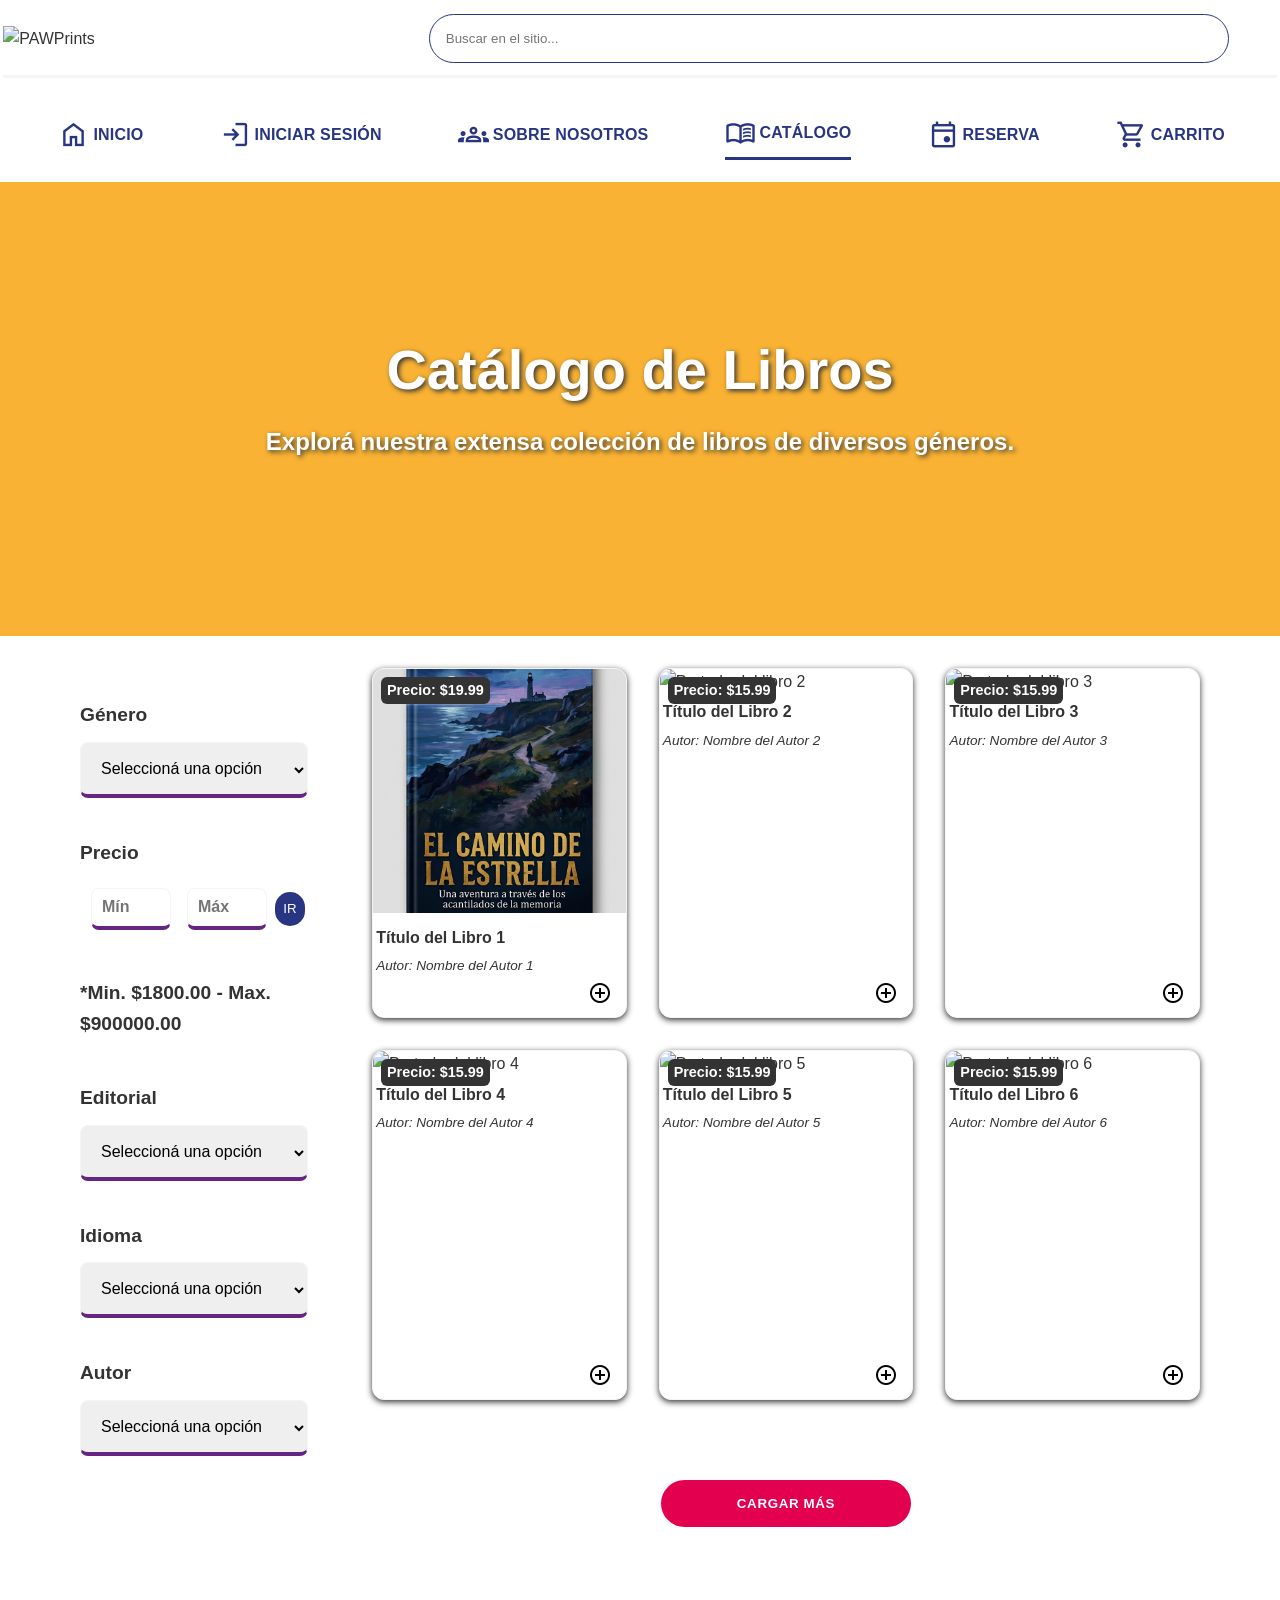
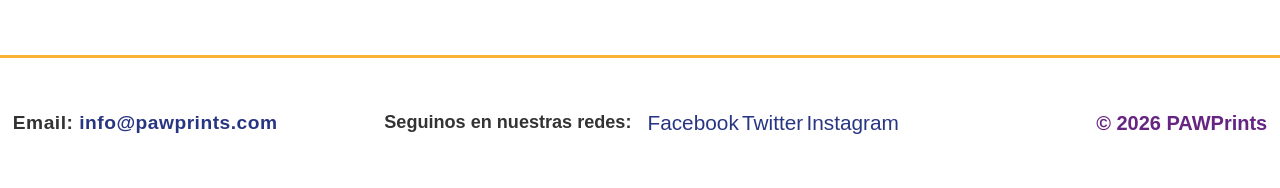
==== Maquetado web/catalogo.html @ ecd49be7 "agregamos boton addcarrito y cambiamos colores" ====
<!doctype html>
<html lang="es">
  <head>
    <meta charset="UTF-8" />
    <meta name="viewport" content="width=device-width, initial-scale=1.0" />
    <link rel="stylesheet" href="styles/style.css" />
    <link rel="stylesheet" href="styles/print.css" media="print" />
    <link
      rel="stylesheet"
      href="https://fonts.googleapis.com/css2?family=Material+Symbols+Outlined:opsz,wght,FILL,GRAD@20..48,100..700,0..1,-50..200"
    />
    <title>PawPrints - Catalogo de Libros</title>
  </head>
  <body>
    <header class="Barra-navegacion">
      <div class="header-top">
        <label for="menu-hamburguesa" class="label-hamburguesa">
          <img
            src="img/menu-hamburguesa.png"
            alt="Abrir menú"
            class="icono-header"
          />
        </label>

        <figure class="header-logo">
          <img src="img/logo.png" alt="PAWPrints" />
        </figure>

        <a href="carrito.html" class="icono-carrito">
          <img
            src="img/carrito-de-compras.png"
            alt="Ir al carrito"
            class="icono-header"
          />
        </a>
      </div>

      <form action="/buscar" method="GET" class="header-busqueda">
        <label for="busqueda" class="busqueda-label"
          >Buscar en el sitio..</label
        >
        <input
          type="search"
          id="busqueda"
          name="busqueda"
          placeholder="Buscar en el sitio..."
          class="busqueda-input"
        />
        <button type="submit" class="busqueda-btn">Buscar</button>
      </form>

      <nav class="menu-principal">
        <input
          type="checkbox"
          id="menu-hamburguesa"
          class="menu-hamburguesa-check"
        />

        <ul class="nav-lista">
          <li>
            <a href="index.html"
              ><span class="material-symbols-outlined simbolos">home</span
              >Inicio</a
            >
          </li>
          <li>
            <a href="iniciarSesion.html" class="nav-link"
              ><span class="material-symbols-outlined simbolos">login</span
              >Iniciar Sesión</a
            >
          </li>
          <li>
            <a href="SobreNosotros.html" class="nav-link"
              ><span class="material-symbols-outlined simbolos">groups</span
              >Sobre Nosotros</a
            >
          </li>
          <li>
            <a href="catalogo.html" class="nav-link pagina-actual"
              ><span class="material-symbols-outlined simbolos">menu_book</span>
              Catálogo</a
            >
          </li>
          <li>
            <a href="formulario.html" class="nav-link"
              ><span class="material-symbols-outlined simbolos">event</span
              >Reserva</a
            >
          </li>
          <li class="item-carrito-texto">
            <a href="carrito.html" class="nav-link"
              ><span class="material-symbols-outlined simbolos"
                >shopping_cart</span
              >Carrito</a
            >
          </li>
        </ul>
      </nav>
    </header>

    <main class="catalago-main">
      <header class="hero-catalogo">
        <h1>Catálogo de Libros</h1>
        <p>Explorá nuestra extensa colección de libros de diversos géneros.</p>
      </header>
      <div class="contenido-catalogo">
        <section>
          <details class="filtros" open>
            <summary>
              <img
                src="img/FILTRAR.png"
                alt="Iconos de filtros"
                class="icono-png"
              />
              FILTRAR
            </summary>
            <form action="/filtros" method="GET">
              <p>Género</p>
              <select id="Genero" name="genero">
                <option value="" selected disabled>
                  Seleccioná una opción
                </option>
                <option value="Terr">Terror</option>
                <option value="Fic">Ficción</option>
                <option value="Rom">Romance</option>
              </select>
              <!-- lista desplegable -->
              <p>Precio</p>
              <label for="numeroMin">Min</label>
              <input
                type="number"
                id="numeroMin"
                placeholder="Mín"
                min="1800"
                max="900000"
              />
              <label for="numeroMax">Max</label>
              <input
                type="number"
                id="numeroMax"
                placeholder="Máx"
                min="1800"
                max="900000"
              />
              <button type="button">IR</button>
              <p>*Min. $1800.00 - Max. $900000.00</p>
              <p>Editorial</p>
              <select id="Editorial" name="editorial">
                <option value="" selected disabled>
                  Seleccioná una opción
                </option>
              </select>
              <!-- lista desplegable -->
              <p>Idioma</p>
              <select id="Idioma" name="idioma">
                <option value="" selected disabled>
                  Seleccioná una opción
                </option>
                <option value="in">Inglés</option>
                <option value="es">Español</option>
                <option value="fr">Francés</option>
              </select>
              <!-- lista desplegable -->
              <p>Autor</p>
              <select id="Autor" name="autor">
                <option value="" selected disabled>
                  Seleccioná una opción
                </option>
              </select>
              <!-- lista desplegable -->
            </form>
          </details>
        </section>
        <section class="grilla-libros">
          <article>
            <img src="img/portada-libro1.png" alt="Portada del libro 1" />
            <p><strong>Título del Libro 1</strong></p>
            <p><em>Autor:</em> Nombre del Autor 1</p>
            <p><em>Precio:</em> $19.99</p>
            <div class="overlay">
              <p>
                Alex viaja por un sendero mágico hacia un lugar que cumple
                deseos.
              </p>
              <a href="detalleLibro.html">Ver más</a>
            </div>
            <button class="btn-add-carrito">
              <span class="material-symbols-outlined">add_circle</span>
            </button>
          </article>

          <article>
            <img src="portada-libro2" alt="Portada del libro 2" />
            <p><strong>Título del Libro 2</strong></p>
            <p><em>Autor:</em> Nombre del Autor 2</p>
            <p><em>Precio:</em> $15.99</p>
            <div class="overlay">
              <p>Breve descripción</p>
              <a href="detalleLibro.html">Ver más</a>
            </div>
            <button class="btn-add-carrito">
              <span class="material-symbols-outlined">add_circle</span>
            </button>
          </article>

          <article>
            <img src="portada-libro3" alt="Portada del libro 3" />
            <p><strong>Título del Libro 3</strong></p>
            <p><em>Autor:</em> Nombre del Autor 3</p>
            <p><em>Precio:</em> $15.99</p>
            <div class="overlay">
              <p>Breve descripción</p>
              <a href="detalleLibro.html">Ver más</a>
            </div>
            <button class="btn-add-carrito">
              <span class="material-symbols-outlined">add_circle</span>
            </button>
          </article>

          <article>
            <img src="portada-libro4" alt="Portada del libro 4" />
            <p><strong>Título del Libro 4</strong></p>
            <p><em>Autor:</em> Nombre del Autor 4</p>
            <p><em>Precio:</em> $15.99</p>
            <div class="overlay">
              <p>Breve descripción</p>
              <a href="detalleLibro.html">Ver más</a>
            </div>
            <button class="btn-add-carrito">
              <span class="material-symbols-outlined">add_circle</span>
            </button>
          </article>

          <article>
            <img src="portada-libro5" alt="Portada del libro 5" />
            <p><strong>Título del Libro 5</strong></p>
            <p><em>Autor:</em> Nombre del Autor 5</p>
            <p><em>Precio:</em> $15.99</p>
            <div class="overlay">
              <p>Breve descripción</p>
              <a href="detalleLibro.html">Ver más</a>
            </div>
            <button class="btn-add-carrito">
              <span class="material-symbols-outlined">add_circle</span>
            </button>
          </article>

          <article>
            <img src="portada-libro6" alt="Portada del libro 6" />
            <p><strong>Título del Libro 6</strong></p>
            <p><em>Autor:</em> Nombre del Autor 6</p>
            <p><em>Precio:</em> $15.99</p>
            <div class="overlay">
              <p>Breve descripción</p>
              <a href="detalleLibro.html">Ver más</a>
            </div>
            <button class="btn-add-carrito">
              <span class="material-symbols-outlined">add_circle</span>
            </button>
          </article>

          <button type="button" class="btn-cargar">Cargar Más</button>
        </section>
      </div>
    </main>

    <footer class="footer-principal">
      <address class="footer-direccion">
        <p class="footer-email">
          Email: <a href="mailto:info@pawprints.com">info@pawprints.com</a>
        </p>
        <div class="footer-redes">
          <p>Seguinos en nuestras redes:</p>
          <ul class="footer-redes-lista">
            <li>
              <a href="https://facebook.com" class="icono-red">
                <span class="texto-red">Facebook</span
                ><img src="img/facebook.png" alt="Facebook" class="img-red"
              /></a>
            </li>
            <li>
              <a href="https://twitter.com" class="icono-red"
                ><span class="texto-red">Twitter</span
                ><img src="img/twitter.png" alt="Twitter" class="img-red"
              /></a>
            </li>
            <li>
              <a href="https://instagram.com" class="icono-red"
                ><span class="texto-red">Instagram</span
                ><img src="img/instagram.png" alt="Instagram" class="img-red"
              /></a>
            </li>
          </ul>
        </div>
      </address>

      <p class="footer-copyright"><small>&copy; 2026 PAWPrints</small></p>
    </footer>
  </body>
</html>
---- Maquetado web/styles/style.css ----
@import url('reset.css');
@import url('generales.css');
@import url('estructura.css');
@import url('inicio.css');
@import url('catalogo.css');
@import url('formulario.css');
@import url('SobreNosotros.css');
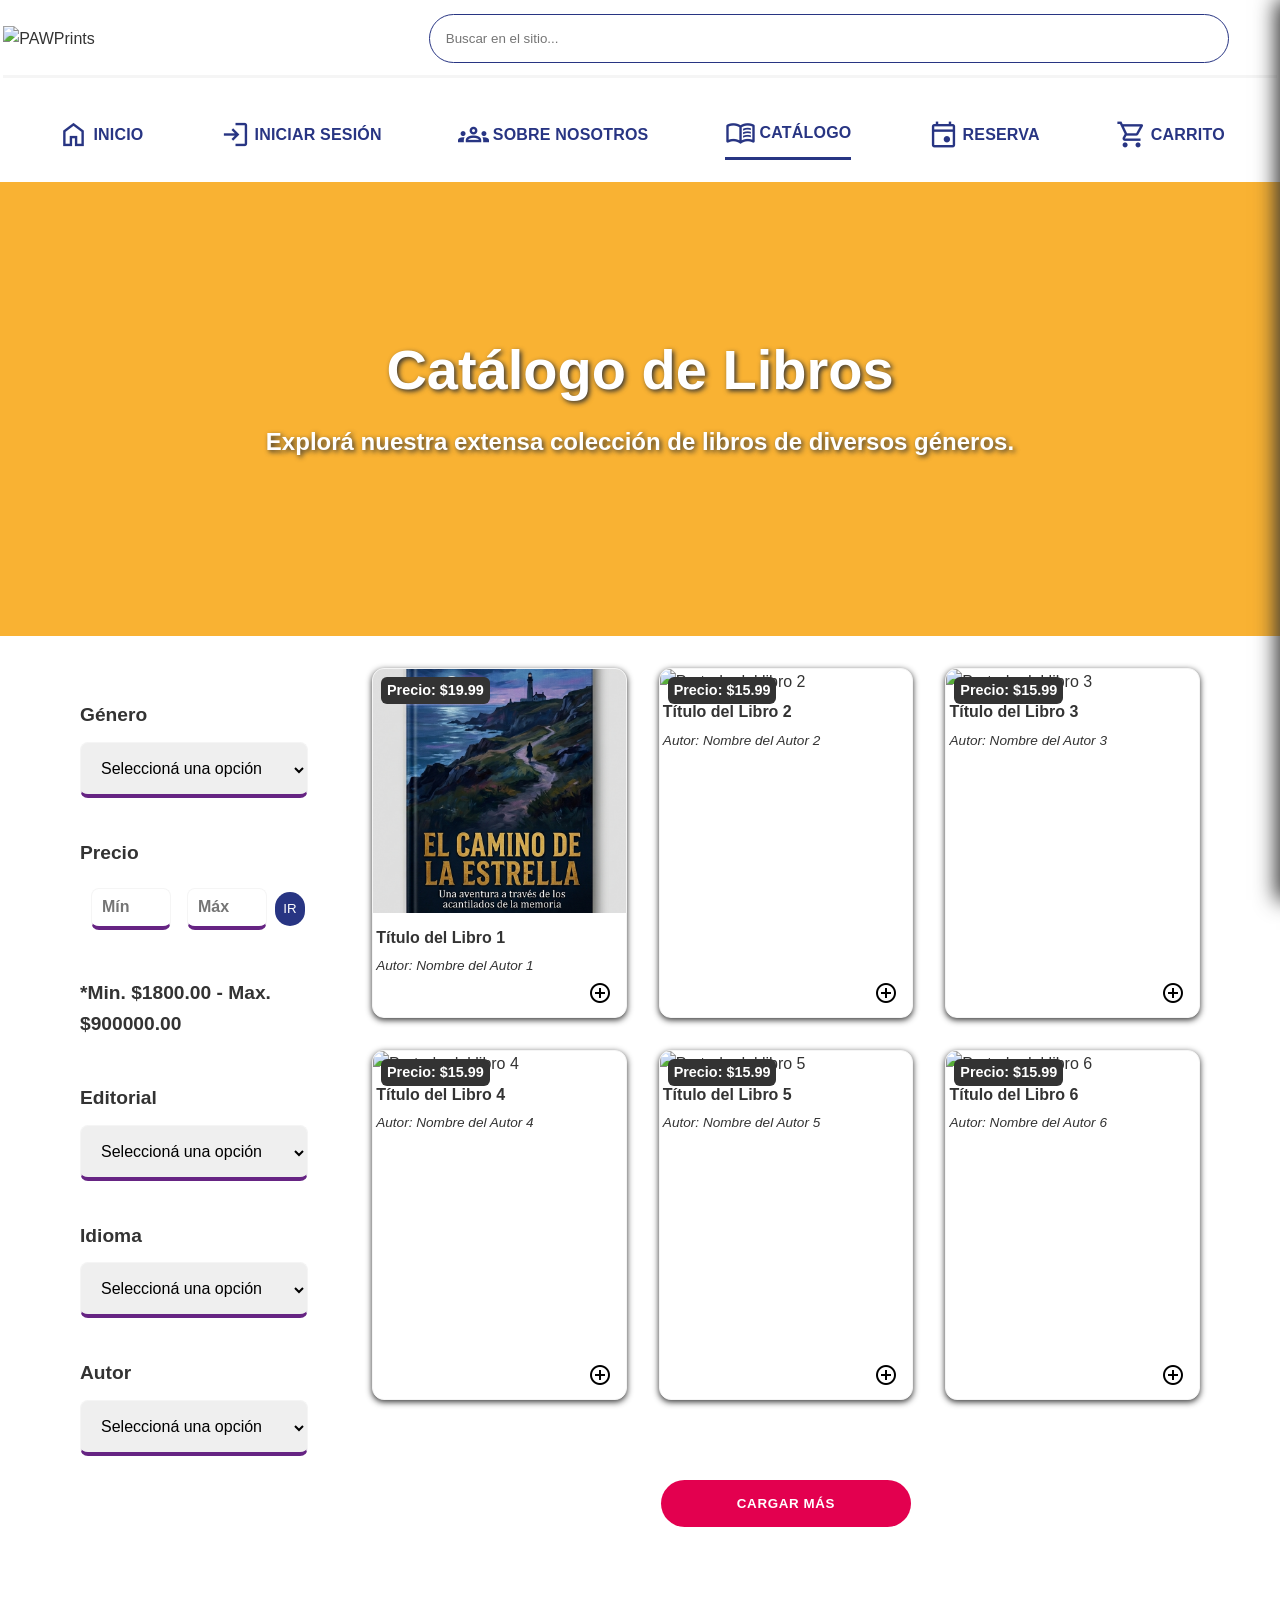
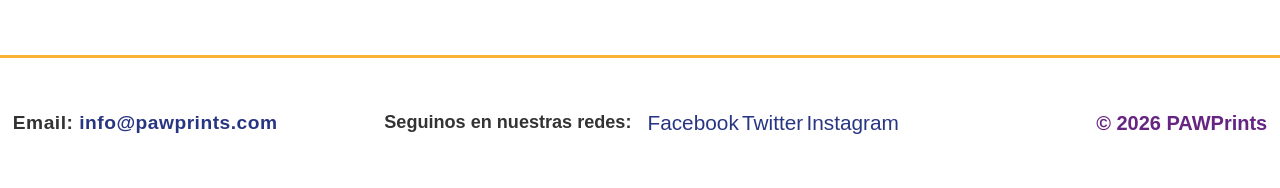
==== commit f4c51a68: "Merge branch 'main' of https://github.com/abrilbabino/Tp-MaquetadoWeb-PAW-2026" ====
--- a/Maquetado web/catalogo.html
+++ b/Maquetado web/catalogo.html
@@ -64,9 +64,9 @@
             >
           </li>
           <li>
-            <a href="iniciarSesion.html" class="nav-link"
-              ><span class="material-symbols-outlined simbolos">login</span
-              >Iniciar Sesión</a
+            <label for="mostrar-login" class="nav-link">
+              <span class="material-symbols-outlined simbolos">login</span
+              >Iniciar Sesión</label
             >
           </li>
           <li>
@@ -88,11 +88,11 @@
             >
           </li>
           <li class="item-carrito-texto">
-            <a href="carrito.html" class="nav-link"
-              ><span class="material-symbols-outlined simbolos"
+            <label for="mostrar-carrito" class="nav-link">
+              <span class="material-symbols-outlined simbolos"
                 >shopping_cart</span
-              >Carrito</a
-            >
+              >Carrito
+            </label>
           </li>
         </ul>
       </nav>
@@ -296,5 +296,94 @@
 
       <p class="footer-copyright"><small>&copy; 2026 PAWPrints</small></p>
     </footer>
+
+    <input type="checkbox" id="mostrar-login" class="login-check" />
+    <label for="mostrar-login" class="fondo-login"></label>
+    <aside class="login-panel">
+      <header class="login-header">
+        <h2>Iniciar Sesión</h2>
+        <label for="mostrar-login" class="login-cerrar">✕</label>
+      </header>
+
+      <form class="login-form">
+        <label for="user">Usuario</label>
+        <input
+          type="text"
+          id="user"
+          placeholder="Ingresá tu usuario"
+          required
+        />
+
+        <label for="pass">Contraseña</label>
+        <input
+          type="password"
+          id="pass"
+          placeholder="Ingresá tu contraseña"
+          required
+        />
+
+        <button type="submit">Iniciar Sesión</button>
+      </form>
+      <p>
+        ¿No tenes cuenta aún?
+        <label for="mostrar-registro" class="registro-link"
+          >Registrate aquí</label
+        >
+      </p>
+    </aside>
+
+    <input type="checkbox" id="mostrar-registro" class="registro-check" />
+    <label for="mostrar-registro" class="fondo-registro"></label>
+    <aside class="registro-panel">
+      <header class="registro-header">
+        <h2>Registrarme</h2>
+        <label for="mostrar-registro" class="registro-cerrar">✕</label>
+      </header>
+
+      <form class="registro-form">
+        <label for="name">Nombre Completo</label>
+        <input type="text" id="name" placeholder="Ingresá tu nombre" required />
+
+        <label for="mail">Correo Electrónico</label>
+        <input
+          type="email"
+          id="mail"
+          placeholder="Ingresá tu correo electrónico"
+          required
+        />
+
+        <label for="user">Usuario</label>
+        <input
+          type="text"
+          id="user"
+          placeholder="Ingresá un usuario"
+          required
+        />
+
+        <label for="pass">Contraseña</label>
+        <input
+          type="password"
+          id="pass"
+          placeholder="Ingresá una contraseña"
+          required
+        />
+
+        <button type="submit">Registrarme</button>
+      </form>
+    </aside>
+
+    <input type="checkbox" id="mostrar-carrito" class="carrito-check" />
+    <label for="mostrar-carrito" class="fondo-carrito"></label>
+    <aside class="carrito-panel">
+      <header class="carrito-header">
+        <h2>Carrito de compras</h2>
+        <label for="mostrar-carrito" class="carrito-cerrar">✕</label>
+      </header>
+
+      <p class="carrito-vacio">
+        <span class="material-symbols-outlined simbolos">info</span>
+        El carrito de compras está vacío.
+      </p>
+    </aside>
   </body>
 </html>
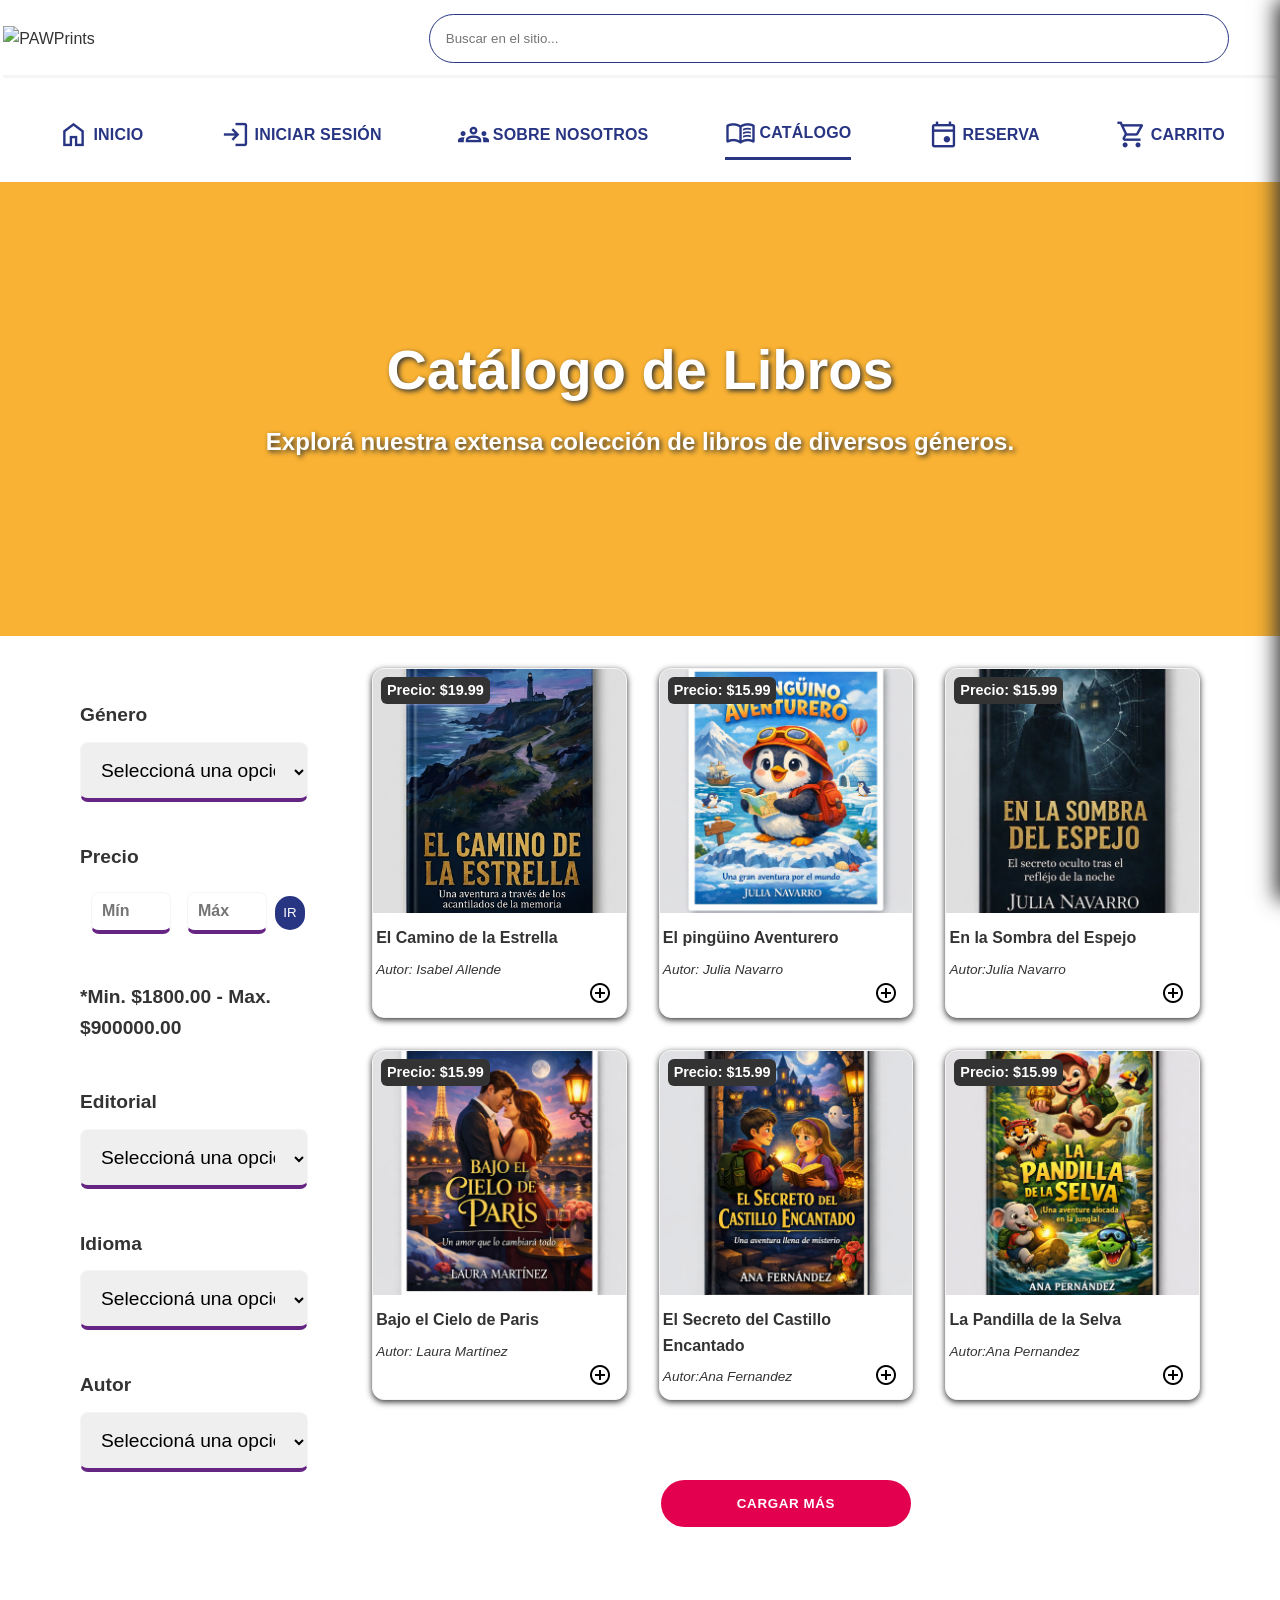
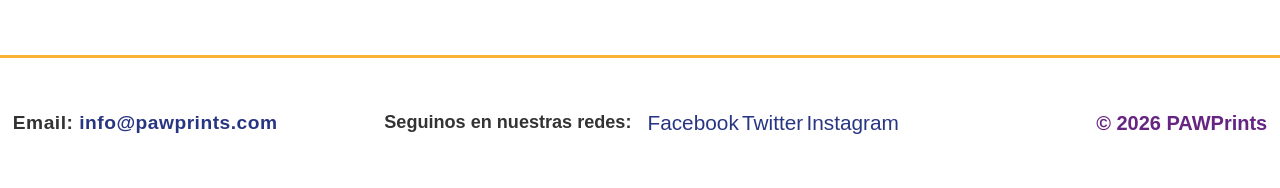
==== commit 3d0122ab: "agrego portadas" ====
--- a/Maquetado web/catalogo.html
+++ b/Maquetado web/catalogo.html
@@ -173,9 +173,12 @@
         </section>
         <section class="grilla-libros">
           <article>
-            <img src="img/portada-libro1.png" alt="Portada del libro 1" />
-            <p><strong>Título del Libro 1</strong></p>
-            <p><em>Autor:</em> Nombre del Autor 1</p>
+            <img
+              src="img/portada-libro1.png"
+              alt="Portada del libro 'en el camino de la estrella'"
+            />
+            <p><strong>El Camino de la Estrella</strong></p>
+            <p><em>Autor:</em> Isabel Allende</p>
             <p><em>Precio:</em> $19.99</p>
             <div class="overlay">
               <p>
@@ -190,9 +193,12 @@
           </article>
 
           <article>
-            <img src="portada-libro2" alt="Portada del libro 2" />
-            <p><strong>Título del Libro 2</strong></p>
-            <p><em>Autor:</em> Nombre del Autor 2</p>
+            <img
+              src="img/portada-libro2.png"
+              alt="Portada del 'el pingüino aventurero'"
+            />
+            <p><strong>El pingüino Aventurero</strong></p>
+            <p><em>Autor:</em> Julia Navarro</p>
             <p><em>Precio:</em> $15.99</p>
             <div class="overlay">
               <p>Breve descripción</p>
@@ -204,9 +210,12 @@
           </article>
 
           <article>
-            <img src="portada-libro3" alt="Portada del libro 3" />
-            <p><strong>Título del Libro 3</strong></p>
-            <p><em>Autor:</em> Nombre del Autor 3</p>
+            <img
+              src="img/portada-libro3.png"
+              alt="Portada del libro 'en la sombra del espejo'"
+            />
+            <p><strong>En la Sombra del Espejo</strong></p>
+            <p><em>Autor:</em>Julia Navarro</p>
             <p><em>Precio:</em> $15.99</p>
             <div class="overlay">
               <p>Breve descripción</p>
@@ -218,9 +227,12 @@
           </article>
 
           <article>
-            <img src="portada-libro4" alt="Portada del libro 4" />
-            <p><strong>Título del Libro 4</strong></p>
-            <p><em>Autor:</em> Nombre del Autor 4</p>
+            <img
+              src="img/portada-libro4.png"
+              alt="Portada del libro 'bajo el cielo de paris'"
+            />
+            <p><strong>Bajo el Cielo de Paris</strong></p>
+            <p><em>Autor:</em> Laura Martínez</p>
             <p><em>Precio:</em> $15.99</p>
             <div class="overlay">
               <p>Breve descripción</p>
@@ -232,9 +244,12 @@
           </article>
 
           <article>
-            <img src="portada-libro5" alt="Portada del libro 5" />
-            <p><strong>Título del Libro 5</strong></p>
-            <p><em>Autor:</em> Nombre del Autor 5</p>
+            <img
+              src="img/portada-libro5.png"
+              alt="Portada del libro 'el secreo del castillo encantado'"
+            />
+            <p><strong>El Secreto del Castillo Encantado</strong></p>
+            <p><em>Autor:</em>Ana Fernandez</p>
             <p><em>Precio:</em> $15.99</p>
             <div class="overlay">
               <p>Breve descripción</p>
@@ -246,9 +261,12 @@
           </article>
 
           <article>
-            <img src="portada-libro6" alt="Portada del libro 6" />
-            <p><strong>Título del Libro 6</strong></p>
-            <p><em>Autor:</em> Nombre del Autor 6</p>
+            <img
+              src="img/portada-libro6.png"
+              alt="Portada del libro 'La pandilla de la selva'"
+            />
+            <p><strong>La Pandilla de la Selva</strong></p>
+            <p><em>Autor:</em>Ana Pernandez</p>
             <p><em>Precio:</em> $15.99</p>
             <div class="overlay">
               <p>Breve descripción</p>
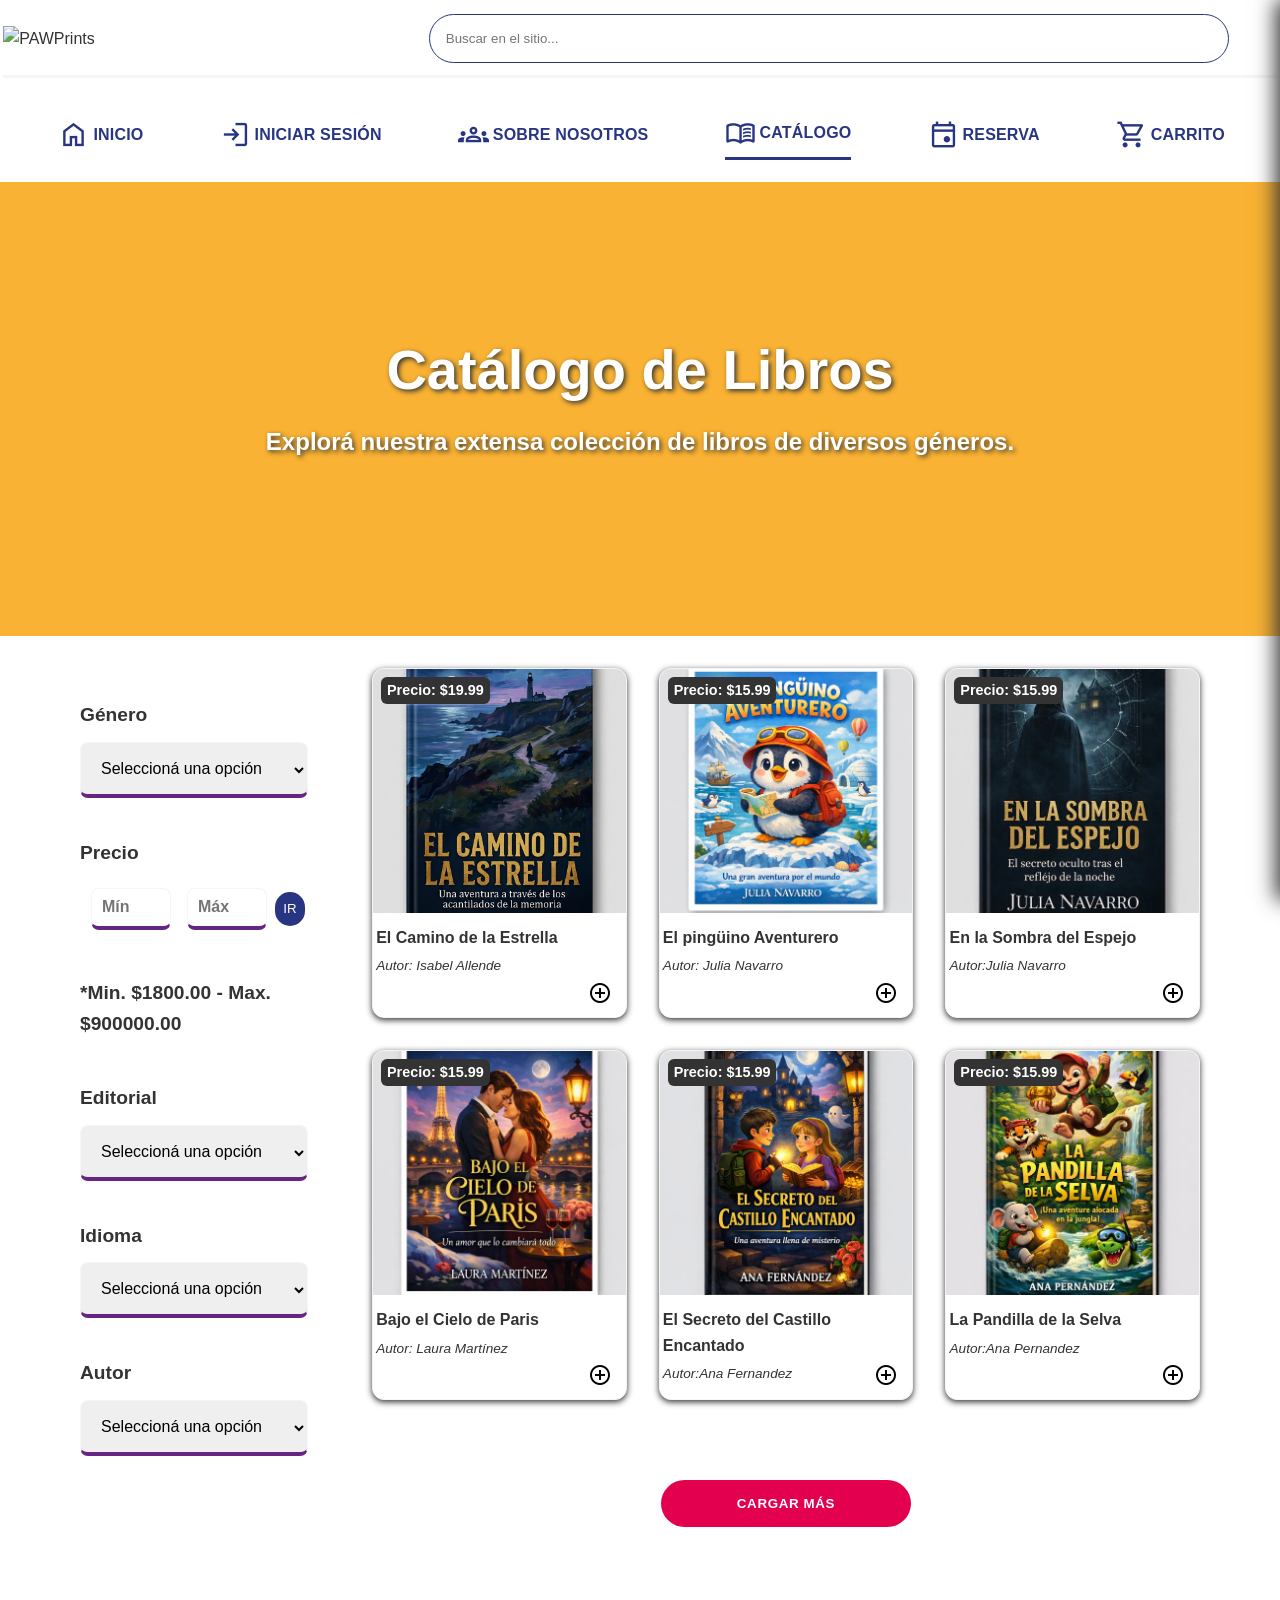
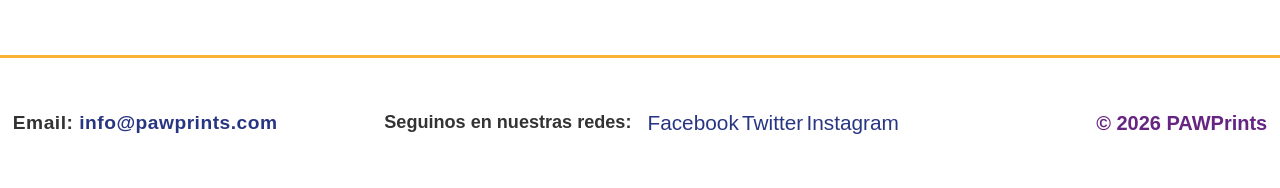
==== commit 1273e0b6: "Agregamos icono visibilidad a la contraseña" ====
--- a/Maquetado web/catalogo.html
+++ b/Maquetado web/catalogo.html
@@ -58,7 +58,7 @@
 
         <ul class="nav-lista">
           <li>
-            <a href="index.html"
+            <a href="index.html" class="nav-link"
               ><span class="material-symbols-outlined simbolos">home</span
               >Inicio</a
             >
@@ -333,12 +333,17 @@
         />
 
         <label for="pass">Contraseña</label>
-        <input
-          type="password"
-          id="pass"
-          placeholder="Ingresá tu contraseña"
-          required
-        />
+        <div class="campo-contraseña">
+          <input
+            type="password"
+            id="pass"
+            placeholder="Ingresá tu contraseña"
+            required
+          />
+          <span class="material-symbols-outlined simbolos mostrar-contraseña"
+            >visibility_off</span
+          >
+        </div>
 
         <button type="submit">Iniciar Sesión</button>
       </form>
@@ -379,12 +384,17 @@
         />
 
         <label for="pass">Contraseña</label>
-        <input
-          type="password"
-          id="pass"
-          placeholder="Ingresá una contraseña"
-          required
-        />
+        <div class="campo-contraseña">
+          <input
+            type="password"
+            id="pass"
+            placeholder="Ingresá tu contraseña"
+            required
+          />
+          <span class="material-symbols-outlined simbolos mostrar-contraseña"
+            >visibility_off</span
+          >
+        </div>
 
         <button type="submit">Registrarme</button>
       </form>
--- a/Maquetado web/styles/style.css
+++ b/Maquetado web/styles/style.css
@@ -4,4 +4,5 @@
 @import url('inicio.css');
 @import url('catalogo.css');
 @import url('formulario.css');
-@import url('SobreNosotros.css');+@import url('SobreNosotros.css');
+@import url('detallelibro.css');
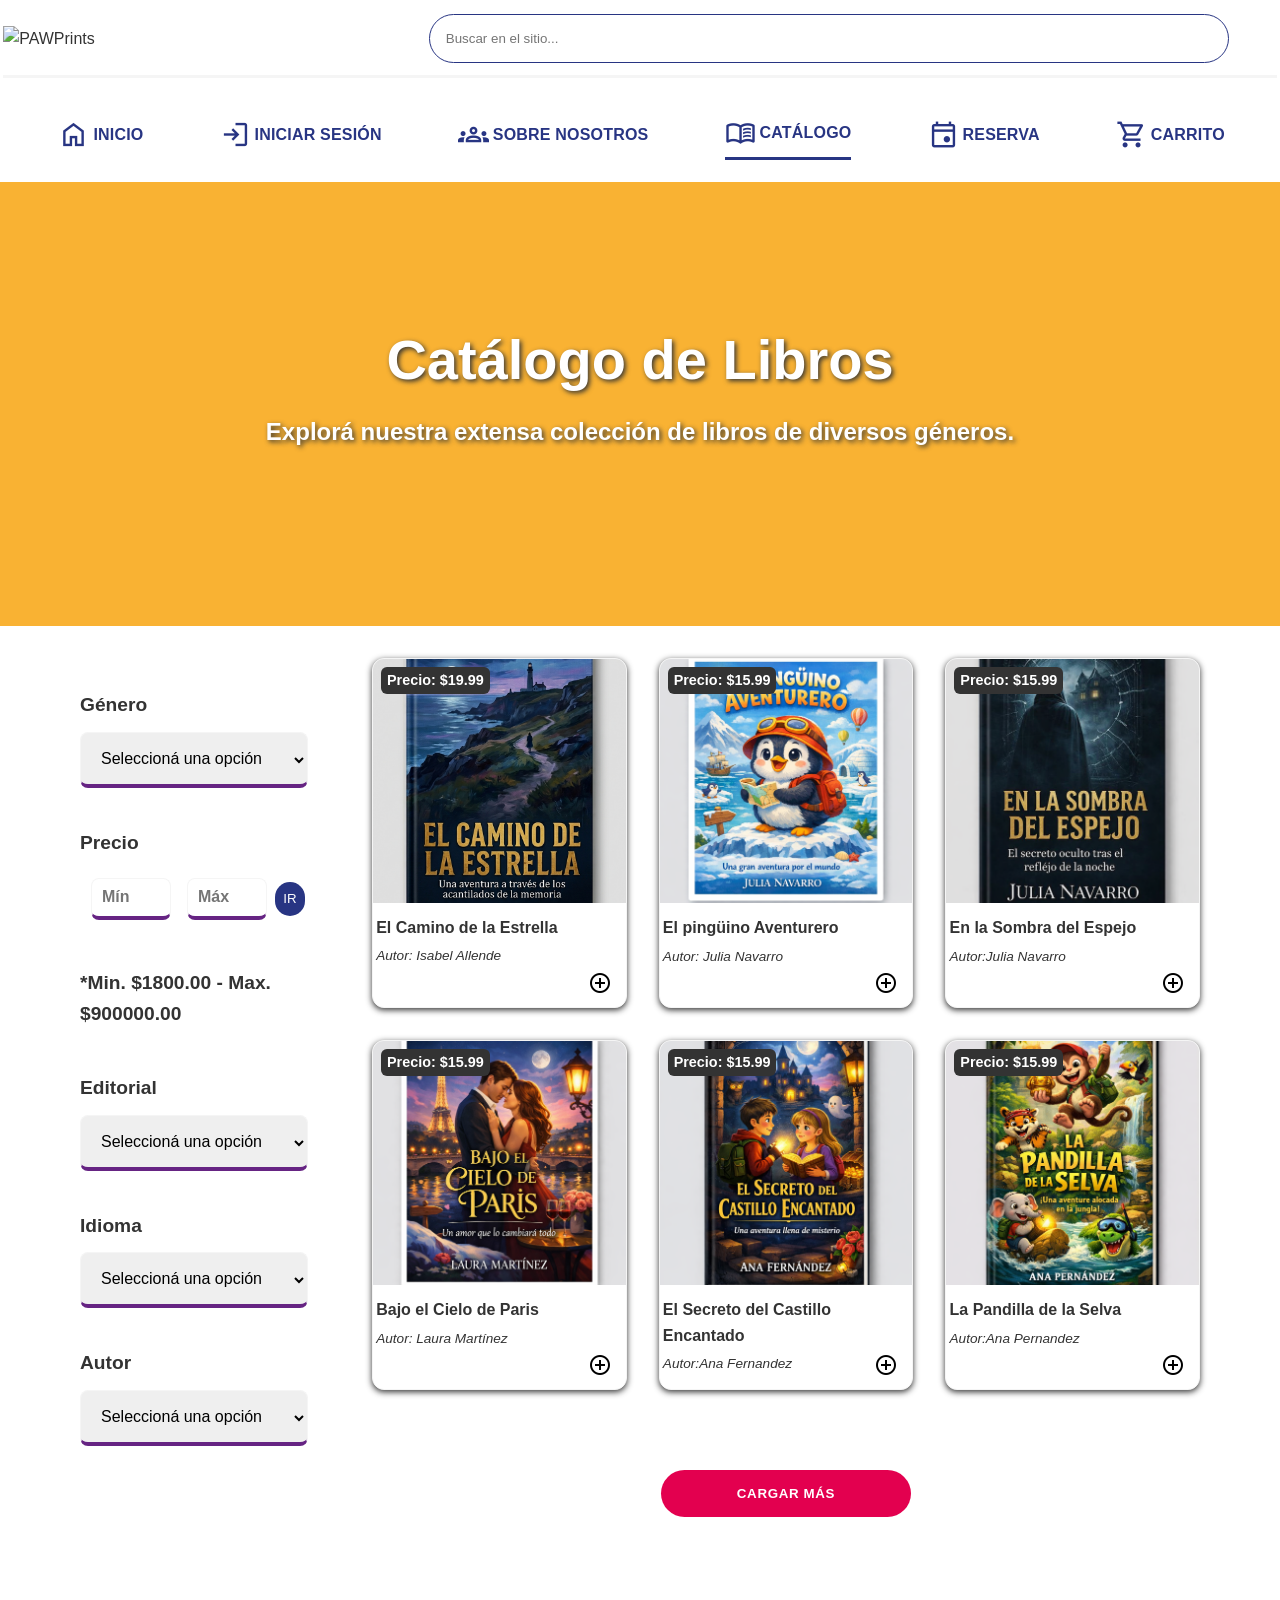
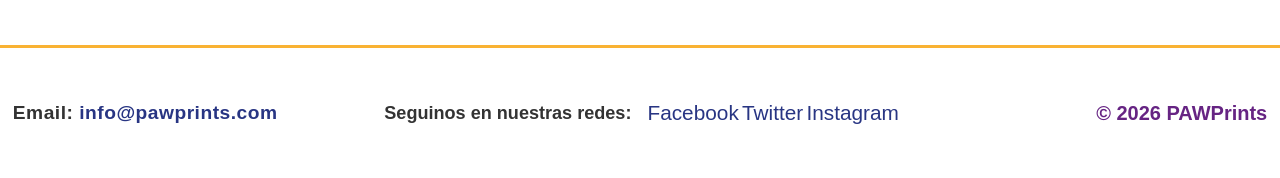
==== commit 41ffe899: "Arregle sobre nosotros tarjetas mobile, arregle carrito mobile en catálogo, y fije barra de navegaci" ====
--- a/Maquetado web/catalogo.html
+++ b/Maquetado web/catalogo.html
@@ -26,13 +26,13 @@
           <img src="img/logo.png" alt="PAWPrints" />
         </figure>
 
-        <a href="carrito.html" class="icono-carrito">
+        <label for="mostrar-carrito" class="icono-carrito">
           <img
             src="img/carrito-de-compras.png"
-            alt="Ir al carrito"
+            alt="Abrir carrito"
             class="icono-header"
           />
-        </a>
+        </label>
       </div>
 
       <form action="/buscar" method="GET" class="header-busqueda">
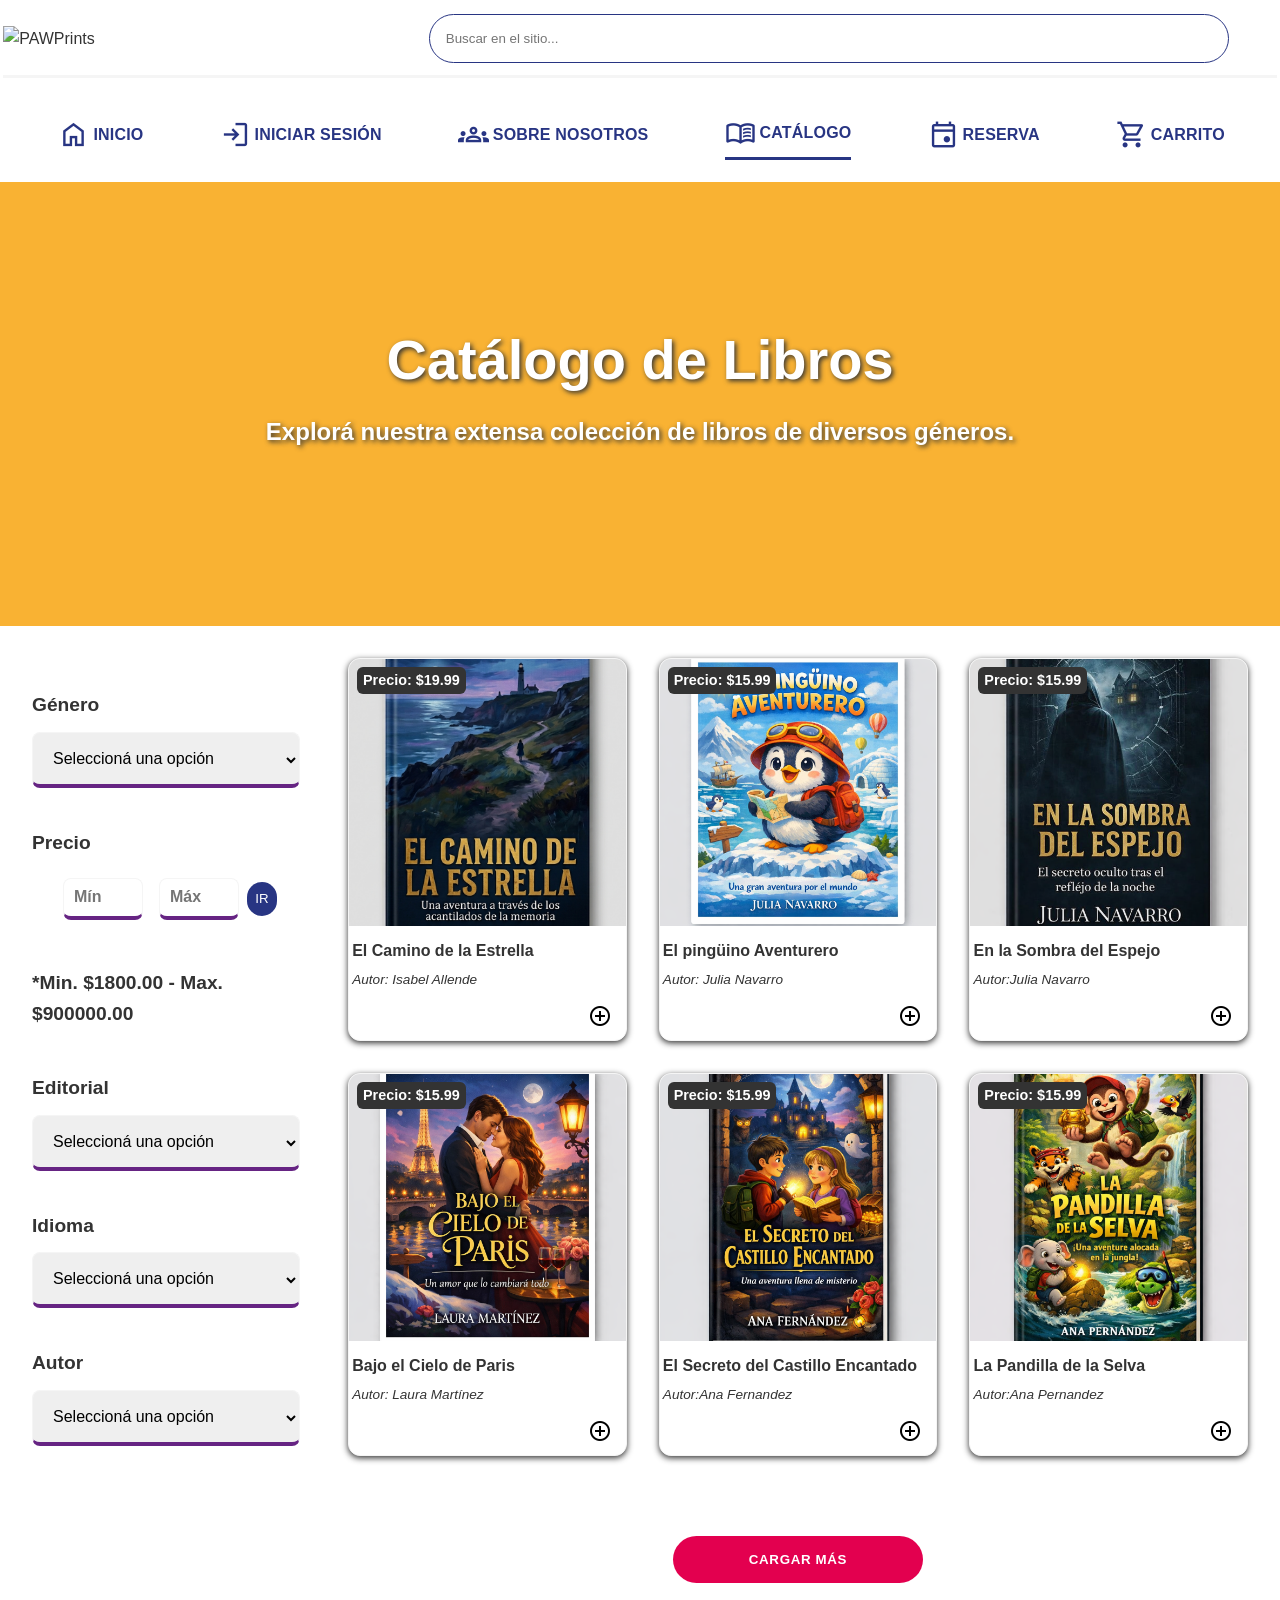
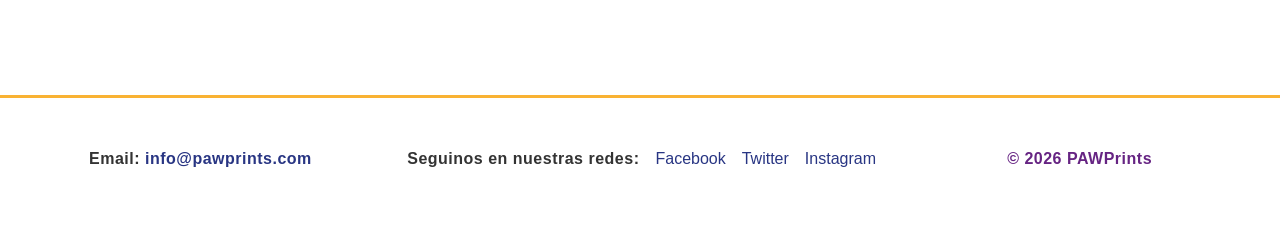
==== commit fd80700e: "Cambiamos algunos divs en html por el uso de grid-template-area en .css" ====
--- a/Maquetado web/catalogo.html
+++ b/Maquetado web/catalogo.html
@@ -13,27 +13,25 @@
   </head>
   <body>
     <header class="Barra-navegacion">
-      <div class="header-top">
-        <label for="menu-hamburguesa" class="label-hamburguesa">
-          <img
-            src="img/menu-hamburguesa.png"
-            alt="Abrir menú"
-            class="icono-header"
-          />
-        </label>
-
-        <figure class="header-logo">
-          <img src="img/logo.png" alt="PAWPrints" />
-        </figure>
-
-        <label for="mostrar-carrito" class="icono-carrito">
-          <img
-            src="img/carrito-de-compras.png"
-            alt="Abrir carrito"
-            class="icono-header"
-          />
-        </label>
-      </div>
+      <label for="menu-hamburguesa" class="label-hamburguesa">
+        <img
+          src="img/menu-hamburguesa.png"
+          alt="Abrir menú"
+          class="icono-header"
+        />
+      </label>
+
+      <figure class="header-logo">
+        <img src="img/logo.png" alt="PAWPrints" />
+      </figure>
+
+      <label for="mostrar-carrito" class="icono-carrito">
+        <img
+          src="img/carrito-de-compras.png"
+          alt="Abrir carrito"
+          class="icono-header"
+        />
+      </label>
 
       <form action="/buscar" method="GET" class="header-busqueda">
         <label for="busqueda" class="busqueda-label"
@@ -98,188 +96,177 @@
       </nav>
     </header>
 
-    <main class="catalago-main">
+    <main class="catalogo-main">
       <header class="hero-catalogo">
         <h1>Catálogo de Libros</h1>
         <p>Explorá nuestra extensa colección de libros de diversos géneros.</p>
       </header>
-      <div class="contenido-catalogo">
-        <section>
-          <details class="filtros" open>
-            <summary>
-              <img
-                src="img/FILTRAR.png"
-                alt="Iconos de filtros"
-                class="icono-png"
-              />
-              FILTRAR
-            </summary>
-            <form action="/filtros" method="GET">
-              <p>Género</p>
-              <select id="Genero" name="genero">
-                <option value="" selected disabled>
-                  Seleccioná una opción
-                </option>
-                <option value="Terr">Terror</option>
-                <option value="Fic">Ficción</option>
-                <option value="Rom">Romance</option>
-              </select>
-              <!-- lista desplegable -->
-              <p>Precio</p>
-              <label for="numeroMin">Min</label>
-              <input
-                type="number"
-                id="numeroMin"
-                placeholder="Mín"
-                min="1800"
-                max="900000"
-              />
-              <label for="numeroMax">Max</label>
-              <input
-                type="number"
-                id="numeroMax"
-                placeholder="Máx"
-                min="1800"
-                max="900000"
-              />
-              <button type="button">IR</button>
-              <p>*Min. $1800.00 - Max. $900000.00</p>
-              <p>Editorial</p>
-              <select id="Editorial" name="editorial">
-                <option value="" selected disabled>
-                  Seleccioná una opción
-                </option>
-              </select>
-              <!-- lista desplegable -->
-              <p>Idioma</p>
-              <select id="Idioma" name="idioma">
-                <option value="" selected disabled>
-                  Seleccioná una opción
-                </option>
-                <option value="in">Inglés</option>
-                <option value="es">Español</option>
-                <option value="fr">Francés</option>
-              </select>
-              <!-- lista desplegable -->
-              <p>Autor</p>
-              <select id="Autor" name="autor">
-                <option value="" selected disabled>
-                  Seleccioná una opción
-                </option>
-              </select>
-              <!-- lista desplegable -->
-            </form>
-          </details>
-        </section>
-        <section class="grilla-libros">
-          <article>
+      <section class="seccion-filtros">
+        <details class="filtros" open>
+          <summary>
             <img
-              src="img/portada-libro1.png"
-              alt="Portada del libro 'en el camino de la estrella'"
+              src="img/FILTRAR.png"
+              alt="Iconos de filtros"
+              class="icono-png"
             />
-            <p><strong>El Camino de la Estrella</strong></p>
-            <p><em>Autor:</em> Isabel Allende</p>
-            <p><em>Precio:</em> $19.99</p>
-            <div class="overlay">
-              <p>
-                Alex viaja por un sendero mágico hacia un lugar que cumple
-                deseos.
-              </p>
-              <a href="detalleLibro.html">Ver más</a>
-            </div>
-            <button class="btn-add-carrito">
-              <span class="material-symbols-outlined">add_circle</span>
-            </button>
-          </article>
-
-          <article>
-            <img
-              src="img/portada-libro2.png"
-              alt="Portada del 'el pingüino aventurero'"
+            FILTRAR
+          </summary>
+          <form action="/filtros" method="GET">
+            <p>Género</p>
+            <select id="Genero" name="genero">
+              <option value="" selected disabled>Seleccioná una opción</option>
+              <option value="Terr">Terror</option>
+              <option value="Fic">Ficción</option>
+              <option value="Rom">Romance</option>
+            </select>
+            <!-- lista desplegable -->
+            <p>Precio</p>
+            <label for="numeroMin">Min</label>
+            <input
+              type="number"
+              id="numeroMin"
+              placeholder="Mín"
+              min="1800"
+              max="900000"
             />
-            <p><strong>El pingüino Aventurero</strong></p>
-            <p><em>Autor:</em> Julia Navarro</p>
-            <p><em>Precio:</em> $15.99</p>
-            <div class="overlay">
-              <p>Breve descripción</p>
-              <a href="detalleLibro.html">Ver más</a>
-            </div>
-            <button class="btn-add-carrito">
-              <span class="material-symbols-outlined">add_circle</span>
-            </button>
-          </article>
-
-          <article>
-            <img
-              src="img/portada-libro3.png"
-              alt="Portada del libro 'en la sombra del espejo'"
+            <label for="numeroMax">Max</label>
+            <input
+              type="number"
+              id="numeroMax"
+              placeholder="Máx"
+              min="1800"
+              max="900000"
             />
-            <p><strong>En la Sombra del Espejo</strong></p>
-            <p><em>Autor:</em>Julia Navarro</p>
-            <p><em>Precio:</em> $15.99</p>
-            <div class="overlay">
-              <p>Breve descripción</p>
-              <a href="detalleLibro.html">Ver más</a>
-            </div>
-            <button class="btn-add-carrito">
-              <span class="material-symbols-outlined">add_circle</span>
-            </button>
-          </article>
-
-          <article>
-            <img
-              src="img/portada-libro4.png"
-              alt="Portada del libro 'bajo el cielo de paris'"
-            />
-            <p><strong>Bajo el Cielo de Paris</strong></p>
-            <p><em>Autor:</em> Laura Martínez</p>
-            <p><em>Precio:</em> $15.99</p>
-            <div class="overlay">
-              <p>Breve descripción</p>
-              <a href="detalleLibro.html">Ver más</a>
-            </div>
-            <button class="btn-add-carrito">
-              <span class="material-symbols-outlined">add_circle</span>
-            </button>
-          </article>
-
-          <article>
-            <img
-              src="img/portada-libro5.png"
-              alt="Portada del libro 'el secreo del castillo encantado'"
-            />
-            <p><strong>El Secreto del Castillo Encantado</strong></p>
-            <p><em>Autor:</em>Ana Fernandez</p>
-            <p><em>Precio:</em> $15.99</p>
-            <div class="overlay">
-              <p>Breve descripción</p>
-              <a href="detalleLibro.html">Ver más</a>
-            </div>
-            <button class="btn-add-carrito">
-              <span class="material-symbols-outlined">add_circle</span>
-            </button>
-          </article>
-
-          <article>
-            <img
-              src="img/portada-libro6.png"
-              alt="Portada del libro 'La pandilla de la selva'"
-            />
-            <p><strong>La Pandilla de la Selva</strong></p>
-            <p><em>Autor:</em>Ana Pernandez</p>
-            <p><em>Precio:</em> $15.99</p>
-            <div class="overlay">
-              <p>Breve descripción</p>
-              <a href="detalleLibro.html">Ver más</a>
-            </div>
-            <button class="btn-add-carrito">
-              <span class="material-symbols-outlined">add_circle</span>
-            </button>
-          </article>
-
-          <button type="button" class="btn-cargar">Cargar Más</button>
-        </section>
-      </div>
+            <button type="button">IR</button>
+            <p>*Min. $1800.00 - Max. $900000.00</p>
+            <p>Editorial</p>
+            <select id="Editorial" name="editorial">
+              <option value="" selected disabled>Seleccioná una opción</option>
+            </select>
+            <!-- lista desplegable -->
+            <p>Idioma</p>
+            <select id="Idioma" name="idioma">
+              <option value="" selected disabled>Seleccioná una opción</option>
+              <option value="in">Inglés</option>
+              <option value="es">Español</option>
+              <option value="fr">Francés</option>
+            </select>
+            <!-- lista desplegable -->
+            <p>Autor</p>
+            <select id="Autor" name="autor">
+              <option value="" selected disabled>Seleccioná una opción</option>
+            </select>
+            <!-- lista desplegable -->
+          </form>
+        </details>
+      </section>
+      <section class="grilla-libros">
+        <article>
+          <img
+            src="img/portada-libro1.png"
+            alt="Portada del libro 'en el camino de la estrella'"
+          />
+          <p><strong>El Camino de la Estrella</strong></p>
+          <p><em>Autor:</em> Isabel Allende</p>
+          <p><em>Precio:</em> $19.99</p>
+          <div class="overlay">
+            <p>
+              Alex viaja por un sendero mágico hacia un lugar que cumple deseos.
+            </p>
+            <a href="detalleLibro.html">Ver más</a>
+          </div>
+          <button class="btn-add-carrito">
+            <span class="material-symbols-outlined">add_circle</span>
+          </button>
+        </article>
+
+        <article>
+          <img
+            src="img/portada-libro2.png"
+            alt="Portada del 'el pingüino aventurero'"
+          />
+          <p><strong>El pingüino Aventurero</strong></p>
+          <p><em>Autor:</em> Julia Navarro</p>
+          <p><em>Precio:</em> $15.99</p>
+          <div class="overlay">
+            <p>Breve descripción</p>
+            <a href="detalleLibro.html">Ver más</a>
+          </div>
+          <button class="btn-add-carrito">
+            <span class="material-symbols-outlined">add_circle</span>
+          </button>
+        </article>
+
+        <article>
+          <img
+            src="img/portada-libro3.png"
+            alt="Portada del libro 'en la sombra del espejo'"
+          />
+          <p><strong>En la Sombra del Espejo</strong></p>
+          <p><em>Autor:</em>Julia Navarro</p>
+          <p><em>Precio:</em> $15.99</p>
+          <div class="overlay">
+            <p>Breve descripción</p>
+            <a href="detalleLibro.html">Ver más</a>
+          </div>
+          <button class="btn-add-carrito">
+            <span class="material-symbols-outlined">add_circle</span>
+          </button>
+        </article>
+
+        <article>
+          <img
+            src="img/portada-libro4.png"
+            alt="Portada del libro 'bajo el cielo de paris'"
+          />
+          <p><strong>Bajo el Cielo de Paris</strong></p>
+          <p><em>Autor:</em> Laura Martínez</p>
+          <p><em>Precio:</em> $15.99</p>
+          <div class="overlay">
+            <p>Breve descripción</p>
+            <a href="detalleLibro.html">Ver más</a>
+          </div>
+          <button class="btn-add-carrito">
+            <span class="material-symbols-outlined">add_circle</span>
+          </button>
+        </article>
+
+        <article>
+          <img
+            src="img/portada-libro5.png"
+            alt="Portada del libro 'el secreo del castillo encantado'"
+          />
+          <p><strong>El Secreto del Castillo Encantado</strong></p>
+          <p><em>Autor:</em>Ana Fernandez</p>
+          <p><em>Precio:</em> $15.99</p>
+          <div class="overlay">
+            <p>Breve descripción</p>
+            <a href="detalleLibro.html">Ver más</a>
+          </div>
+          <button class="btn-add-carrito">
+            <span class="material-symbols-outlined">add_circle</span>
+          </button>
+        </article>
+
+        <article>
+          <img
+            src="img/portada-libro6.png"
+            alt="Portada del libro 'La pandilla de la selva'"
+          />
+          <p><strong>La Pandilla de la Selva</strong></p>
+          <p><em>Autor:</em>Ana Pernandez</p>
+          <p><em>Precio:</em> $15.99</p>
+          <div class="overlay">
+            <p>Breve descripción</p>
+            <a href="detalleLibro.html">Ver más</a>
+          </div>
+          <button class="btn-add-carrito">
+            <span class="material-symbols-outlined">add_circle</span>
+          </button>
+        </article>
+
+        <button type="button" class="btn-cargar">Cargar Más</button>
+      </section>
     </main>
 
     <footer class="footer-principal">
@@ -287,29 +274,27 @@
         <p class="footer-email">
           Email: <a href="mailto:info@pawprints.com">info@pawprints.com</a>
         </p>
-        <div class="footer-redes">
-          <p>Seguinos en nuestras redes:</p>
-          <ul class="footer-redes-lista">
-            <li>
-              <a href="https://facebook.com" class="icono-red">
-                <span class="texto-red">Facebook</span
-                ><img src="img/facebook.png" alt="Facebook" class="img-red"
-              /></a>
-            </li>
-            <li>
-              <a href="https://twitter.com" class="icono-red"
-                ><span class="texto-red">Twitter</span
-                ><img src="img/twitter.png" alt="Twitter" class="img-red"
-              /></a>
-            </li>
-            <li>
-              <a href="https://instagram.com" class="icono-red"
-                ><span class="texto-red">Instagram</span
-                ><img src="img/instagram.png" alt="Instagram" class="img-red"
-              /></a>
-            </li>
-          </ul>
-        </div>
+        <p>Seguinos en nuestras redes:</p>
+        <ul class="footer-redes-lista">
+          <li>
+            <a href="https://facebook.com" class="icono-red">
+              <span class="texto-red">Facebook</span
+              ><img src="img/facebook.png" alt="Facebook" class="img-red"
+            /></a>
+          </li>
+          <li>
+            <a href="https://twitter.com" class="icono-red"
+              ><span class="texto-red">Twitter</span
+              ><img src="img/twitter.png" alt="Twitter" class="img-red"
+            /></a>
+          </li>
+          <li>
+            <a href="https://instagram.com" class="icono-red"
+              ><span class="texto-red">Instagram</span
+              ><img src="img/instagram.png" alt="Instagram" class="img-red"
+            /></a>
+          </li>
+        </ul>
       </address>
 
       <p class="footer-copyright"><small>&copy; 2026 PAWPrints</small></p>
